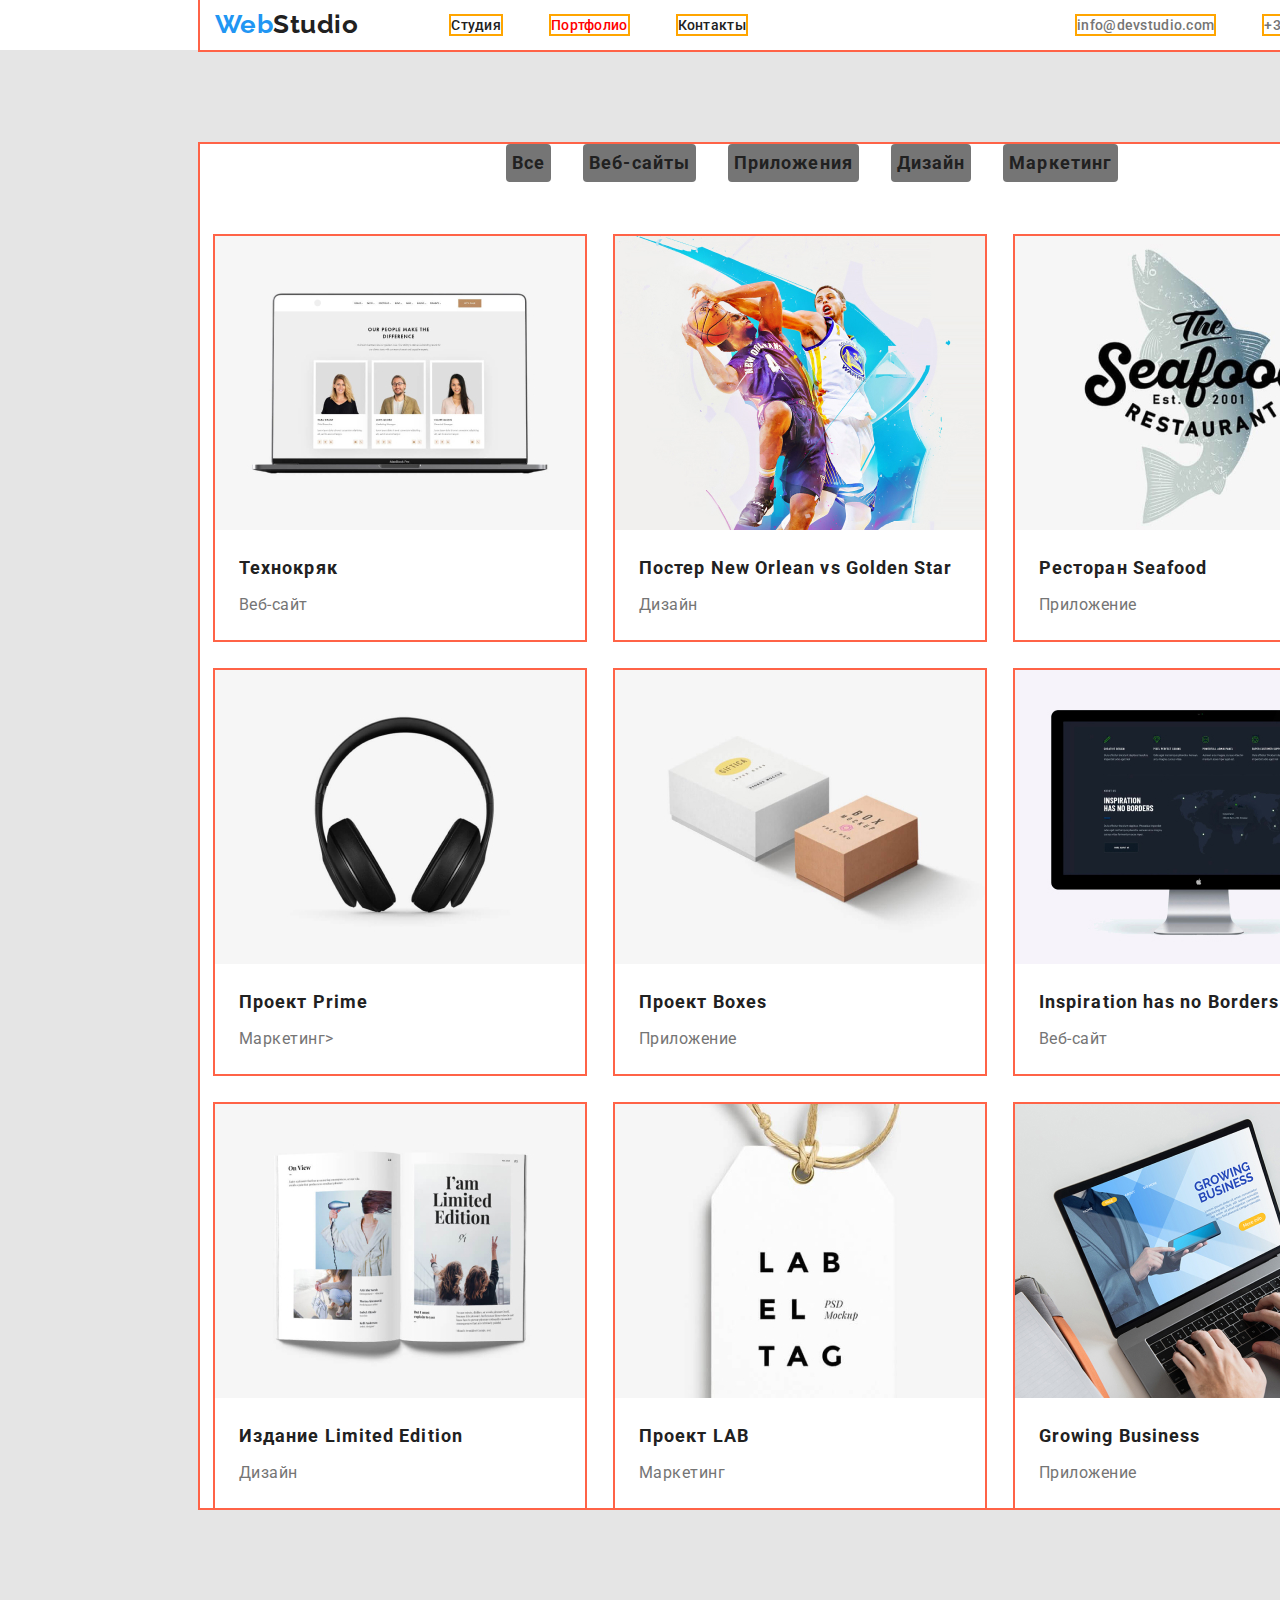
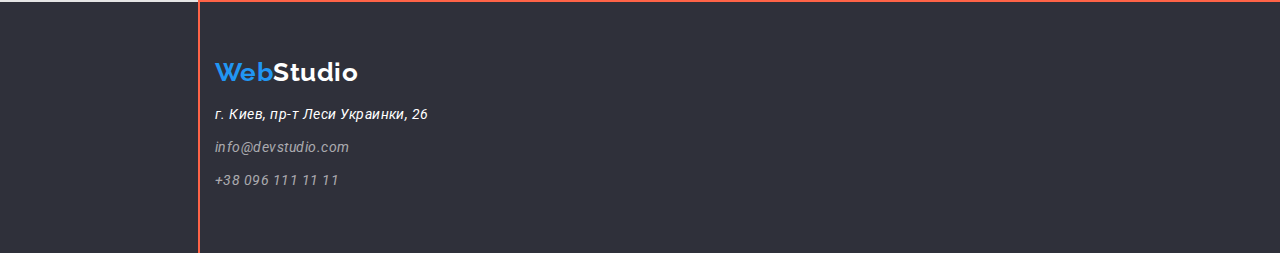
==== portfolio.html @ a7ff9972 "Стилизирует" ====
<!DOCTYPE html>
<html lang="ru">

<head>
    <meta charset="UTF-8">
    <meta name="viewport" content="width=device-width, initial-scale=1.0">
    <title>homework-second</title>
    <link rel="preconnect" href="https://fonts.gstatic.com">
    <link
        href="https://fonts.googleapis.com/css2?family=Raleway:wght@700&family=Roboto:wght@400;500;700;900&display=swap"
        rel="stylesheet">
    <link rel="stylesheet"
        href="https://cdnjs.cloudflare.com/ajax/libs/modern-normalize/1.0.0/modern-normalize.min.css">
    <link rel="stylesheet" href="./css/style.css">
</head>

<body class="page">
    <header class="header">
        <!-- навигация  -->
        <div class="container">
            <nav class="header-nav">
                <a href="./index.html" lang="en" class="hlogo">
                    <span class="hlogo-web">Web</span>Studio
                </a>
                <ul class="site-nav list">
                    <li class="item"><a href="./index.html" class="link">Студия</a></li>
                    <li class="item"><a href="./portfolio.html" class="link  current">Портфолио</a></li>
                    <li class="item"><a href="#contacts" class="link">Контакты</a></li>
                </ul>
            </nav>
                <ul class="site-contact list">
                    <li class="item"><a href="mailto:info@devstudio.com" lang="en" class="link">info@devstudio.com</a>
                    </li>
                    <li class="item"><a href="tel:+380961111111" class="link">+38 096 111 11 11</a></li>
                </ul>
        </div>
    </header>
    <!-- Уникальная инфа -->
    <main>
        <!-- Создаём секцию наши возможности-->
        <section class="port">
            <div class="container">
                <h1 class="port-title">Наши возможности</h1>
                <ul class="list buttons">
                    <li class="icon"><button type="button" class="button title">Все</button></li>
                    <li class="icon"><button type="button" class="button title">Веб-сайты</button></li>
                    <li class="icon"><button type="button" class="button title">Приложения</button></li>
                    <li class="icon"><button type="button" class="button title">Дизайн</button></li>
                    <li class="icon"><button type="button" class="button title">Маркетинг</button></li>
                </ul>
                <ul class="list infa-cards">
                    <li class="port-card">
                        <img src="./img/portfolio-pictures/tech.jpg" alt="Наши персонал играет важную роль" class="image">
                        <h2 class="title">Технокряк</h2>
                        <p class="paragraph">Веб-сайт</p>
                    </li>
                    <li class="port-card">
                        <img src="./img/portfolio-pictures/basketball.jpg" alt="Спарринг двух баскетбольных игроков" class="image">
                        <h2 lang="en" class="title">Постер New Orlean vs Golden Star</h2>
                        <p class="paragraph">Дизайн</p>
                    </li>
                    <li class="port-card">
                        <img src="./img/portfolio-pictures/seafood.jpg" alt="Баннер ресторана-морепродуктов" class="image">
                        <h2 lang="en" class="title">Ресторан Seafood</h2>
                        <p class="paragraph">Приложение</p>
                    </li>
                    <li class="port-card">
                        <img src="./img/portfolio-pictures/prime.jpg" alt="Черные наушники от проэкта 'Прайм' " class="image">
                        <h2 lang="en" class="title">Проект Prime</h2>
                        <p class="paragraph">Маркетинг></p>
                    </li>
                    <li class="port-card">
                        <img src="./img/portfolio-pictures/box.jpg" alt="Подарочные коробки" class="image">
                        <h2 lang="en" class="title">Проект Boxes</h2>
                        <p class="paragraph">Приложение</p>
                    </li>
                    <li class="port-card">
                        <img src="./img/portfolio-pictures/inspiration.jpg" alt="Надпись на мониторе 'Вдохновение не имеет границ'"
                            class="image">
                        <h2 lang="en" class="title">Inspiration has no Borders</h2>
                        <p class="paragraph">Веб-сайт</p>
                    </li>
                    <li class="port-card">
                        <img src="./img/portfolio-pictures/edition.jpg" alt="Страницы журнала" class="image">
                        <h2 lang="en" class="title">Издание Limited Edition</h2>
                        <p class="paragraph">Дизайн</p>
                    </li>
                    <li class="port-card">
                        <img src="./img/portfolio-pictures/lab.jpg" alt="Маркированная метка" class="image">
                        <h2 lang="en" class="title">Проект LAB</h2>
                        <p class="paragraph">Маркетинг</p>
                    </li>
                    <li class="port-card">
                        <img src="./img/portfolio-pictures/business.jpg" alt="Человеческие руки печатают" class="image">
                        <h2 lang="en" class="title">Growing Business</h2>
                        <p class="paragraph">Приложение</p>
                    </li>
                </ul>
            </div>
        </section>
    </main>
    <!-- Наш Футэр -->
    <footer class="footer">
        <div class="container">
            <a href="./index.html" lang="en" class="flogo">
                <span class="flogo-web">Web</span>Studio
            </a>
            <address id="contacts">
                <ul class="list">
                    <li class="adress-city">
                        <a href="https://goo.gl/maps/1gWRvmP1qEhktMv16" target="_blank" rel="noopener noreferrer"
                            class="footer-city">г. Киев, пр-т Леси
                            Украинки, 26</a>
                    </li>
                    <li class="adress-mail">
                        <a href="mailto:info@devstudio.com" lang="en" class="footer-mail">info@devstudio.com</a>
                    </li>
                    <li>
                        <a href="tel:+380961111111" class="footer-tel">+38 096 111 11 11</a>
                    </li>
                </ul>
            </address>
        </div>
    </footer>
</body>

</html>
---- css/style.css ----
html {
  box-sizing: border-box;
}

*,
*::before,
*::after {
  box-sizing: inherit;
}
:root {
  --secondary-background-color: #e5e5e5;
  --title-text-color: #212121;
  --paragraph-text-color: #757575;
  --primary-white-color: #ffffff;
  --accent-text-color: #2196f3;
}
.page {
  background-color: var(--primary-white-color);
  font-family: Roboto, sans-serif;
  color: var(--paragraph-text-color);
  letter-spacing: 0.03em;
  width: 1600px;
}
/* Utilities */
.list {
  margin: 0;
  padding: 0;
  list-style: none;
}
.container {
  width: 1200px;
  padding-left: 15px;
  padding-right: 15px;
  outline: 2px solid tomato;
  margin-left: auto;
  margin-right: auto;
}
/* header */
.header {
  background-color: var(--primary-white-color);
}
.header > .container {
  display: flex;
  margin-left: auto;
  align-items: center;
}
.header-nav {
  display: flex;
  align-items: center;
}
/* header-logo */
.hlogo {
  padding-top: 24px;
  padding-bottom: 25px;

  color: var(--title-text-color);
  text-decoration-line: none;
  font-family: Raleway, cursive;
  font-weight: 700;
  font-size: 26px;
  line-height: 1.2px;
}
.hlogo .hlogo-web {
  color: var(--accent-text-color);
}
/* site-nav */
.site-nav {
  display: flex;
  margin-left: 93px;
}
.site-nav .item {
  outline: 2px solid orange;
  display: block;
}
.site-nav .item + .item {
  margin-left: 50px;
}
.site-nav .link.current {
  color: red;
}
.site-nav .link {
  padding-top: 32px;
  padding-bottom: 32px;

  color: var(--title-text-color);

  text-decoration-line: none;
  letter-spacing: 0.02em;
  font-weight: 500;
  font-size: 14px;
  line-height: 1.14;
}
.site-nav .item:hover,
.site-nav .item:focus {
  color: var(--accent-text-color);
}
/* site-contact */
.site-contact.list {
  display: flex;
  margin-left: auto;
  align-items: center;
}
.site-contact .item {
  outline: 2px solid orange;
}
.site-contact .item + .item {
  margin-left: 50px;
}
.site-contact .link {
  padding-top: 32px;
  padding-bottom: 32px;

  color: var(--primary-text-color);
  text-decoration-line: none;
  font-weight: 500;
  font-size: 14px;
  line-height: 1.14;
  letter-spacing: 0.02em;
}
.site-contact .item:hover,
.site-contact .item:focus {
  color: var(--accent-text-color);
}
.site-contact .esvege {
  margin-right: 10px;
}
/* Portfolioooooooooooo */
/* main infa */
.port {
  padding-top: 94px;
  padding-bottom: 94px;
  background-color: var(--secondary-background-color);
}
.port .container {
  background-color: white;
}
.port-title {
  display: none;
}
.list.buttons {
  display: flex;
  justify-content: center;
}
.button {
  background-color: var(--paragraph-text-color);

  text-decoration-line: none;
  border: transparent;
  border-radius: 4px;
  font-family: inherit;

  letter-spacing: 0.03em;
  font-weight: 500;
  font-size: 16px;
  line-height: 1.62;
  text-align: center;
}
.button.title:hover,
.button:focus {
  background-color: var(--accent-text-color);
  color: var(--primary-white-color);
}
.icon {
  margin-bottom: 50px;
  margin-left: 8px;
}
.icon:first-child {
  margin-left: 0;
}
.list.infa-cards {
  display: flex;
  flex-wrap: wrap;
  /* margin: -15px; */
}
.list.infa-cards .port-card:nth-child(3n + 1) {
  margin-left: 0;
}
.list.infa-cards .port-card:nth-child(3n) {
  margin-right: 0;
}
.list.infa-cards .port-card:nth-last-child(-n + 3) {
  margin-bottom: 0;
}
.port-card {
  /* width: calc((100% - 60px) / 3); */
  /* margin: 15px; */
  width: 370px;
  background-color: var(--primary-white-color);
  margin-left: 30px;
  margin-bottom: 30px;
  outline: 2px solid tomato;
}
.port-card .image {
  margin-bottom: 20px;
  display: block;
}
.port .title {
  margin-top: 0;
  margin-bottom: 4px;
  margin-left: 24px;
  color: var(--title-text-color);
  font-weight: 700;
  font-size: 18px;
  line-height: 2;
  letter-spacing: 0.06em;
}
.port .paragraph {
  margin-top: 0;
  margin-bottom: 20px;
  margin-left: 24px;
  font-size: 16px;
  line-height: 1.87;
}

/* Indexxxxxxxxxxxxxxxx */
/* main hero */
.hero {
  padding-top: 200px;
  padding-bottom: 200px;
  text-align: center;
  background-color: #2f303a;
}
.hero .container {
  text-align: center;
}
.hero-title {
  margin-top: 0px;
  margin-bottom: 30px;

  color: var(--primary-white-color);

  font-weight: 900;
  font-size: 44px;
  line-height: 1.36;
  letter-spacing: 0.06em;
  text-transform: uppercase;
}
/* button */
.primary-button {
  padding: 10px 30px;
  display: inline-block;

  color: var(--primary-white-color);
  background-color: var(--accent-text-color);
  border: 1px solid transparent;
  border-radius: 4px;

  font-family: inherit;
  font-weight: 700;
  font-size: 16px;
  line-height: 1.87;
  letter-spacing: 0.06em;

  text-align: center;
  min-width: 200px;
}
/* section specialties*/
.specialties {
  background-color: red;
  padding-top: 94px;
  padding-bottom: 94px;
}
.specialties > .container {
  background-color: yellow;
}
.title-hidden {
  display: none;
}
.features.list {
  display: flex;
}
.features.list .item {
  margin-left: 30px;
  width: 270px;
}
.features.list .item:first-child {
  margin-left: 0;
}
/* .features.list .item:last-child {
  margin-right: 0;
} */
/* features-title */
.features-title {
  margin-top: 0;
  margin-bottom: 10px;
  margin-right: 0px;

  color: var(--title-text-color);

  font-weight: 700;
  font-size: 14px;
  line-height: 1.14;
  letter-spacing: 0.03em;
  text-transform: uppercase;
}
.features-paragraph {
  font-size: 14px;
  line-height: 1.71;
  margin-right: 0px;
}
/* section duties */
.duties {
  background-color: blue;
  padding-bottom: 94px;
}
.duties > .container {
  background-color: green;
}
.duties-title {
  margin-top: 0;
  margin-bottom: 50px;

  color: var(--title-text-color);

  text-align: center;
  font-weight: 700;
  font-size: 36px;
  line-height: 1.16;
  letter-spacing: 0.03em;
}
.duties .list {
  display: flex;
  justify-content: space-between;
  align-items: stretch;
  margin-top: 0;
}
.list-photo {
  margin-left: 30px;
}
.list-photo:first-child {
  margin-left: 0;
}
/* section our staff */
.secondary {
  background-color: var(--secondary-background-color);
  padding-top: 94px;
  padding-bottom: 94px;
}
.secondary > .container {
  background-color: red;
}
.container > .secondary-title {
  margin-top: 0;
  margin-bottom: 50px;

  color: var(--title-text-color);

  text-align: center;
  font-weight: 700;
  font-size: 36px;
  line-height: 1.16;
  letter-spacing: 0.03em;
}
.personal-info {
  display: flex;
  justify-content: space-around;
}
.personal-info .title {
  margin-top: 0;
  margin-bottom: 10px;

  color: var(--title-text-color);

  font-weight: 500;
  font-size: 16px;
  line-height: 1.19;
  letter-spacing: 0.03em;
}
.personal-info .paragraph {
  margin-top: 0;
  margin-bottom: 0;
  padding-top: 0;
  padding-bottom: 0px;

  font-weight: normal;
  font-size: 16px;
  line-height: 1.19;
  letter-spacing: 0.03em;
}
.card-back {
  width: 270px;
  border-radius: 0px 0px 4px 4px;
  box-shadow: 0px 1px 3px rgba(0, 0, 0, 0.12), 0px 1px 1px rgba(0, 0, 0, 0.14),
    0px 2px 1px rgba(0, 0, 0, 0.2);
  background-color: var(--secondary-white-color);
}
.card-back {
  margin-left: 30px;
}
.card-back:first-child {
  margin-left: 0;
}
.card-back > .card-image {
  display: block;
  max-width: 100%;
  height: auto;
}
.content {
  padding-top: 30px;
  padding-bottom: 30px;
  padding-right: 57px;
  padding-left: 59px;
  background-color: var(--primary-white-color);
  text-align: center;
}
/* footer */
.footer {
  background-color: #2f303a;
}
.footer > .container {
  padding-top: 60px;
  padding-bottom: 60px;
  /* background-color: #2f303a; */
}
/* footer logo */
.footer .flogo {
  display: block;
  margin-bottom: 30px;
  padding-top: 10px;

  color: var(--primary-white-color);
  text-decoration-line: none;
  font-family: Raleway, sans-serif, cursive;
  font-weight: 700;
  font-size: 26px;
  line-height: 1.2px;
}
.flogo-web {
  color: var(--accent-text-color);
}
/* footer address */
.adress-city {
  margin-bottom: 9px;
}
.footer-city {
  color: var(--primary-white-color);
  text-decoration-line: none;

  font-size: 14px;
  line-height: 1.71;
}
/* footer mail */
.adress-mail {
  margin-bottom: 9px;
}
.footer-mail {
  color: rgba(255, 255, 255, 0.6);
  text-decoration-line: none;
  font-size: 14px;
  line-height: 1.71;
}
/* footer tel */
.footer-tel {
  color: rgba(255, 255, 255, 0.6);
  text-decoration-line: none;
  font-size: 14px;
  line-height: 1.71;
}
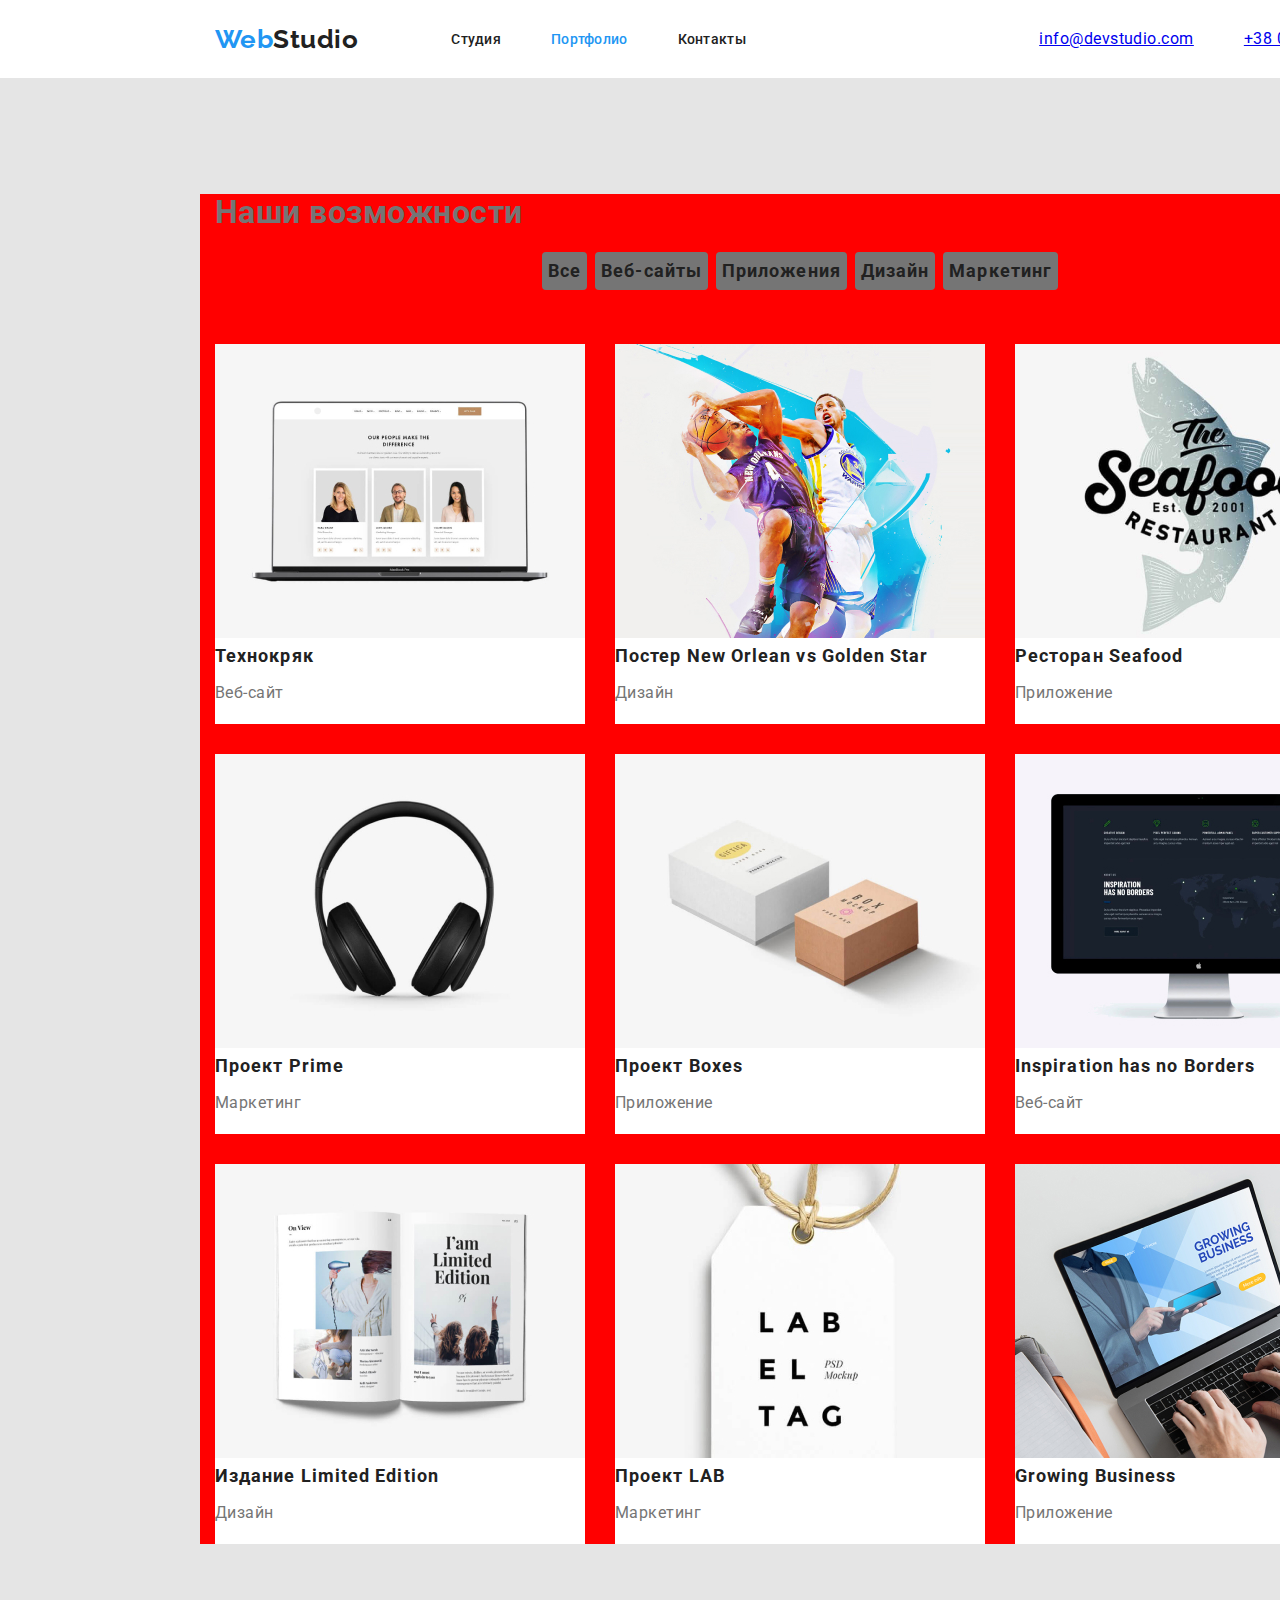
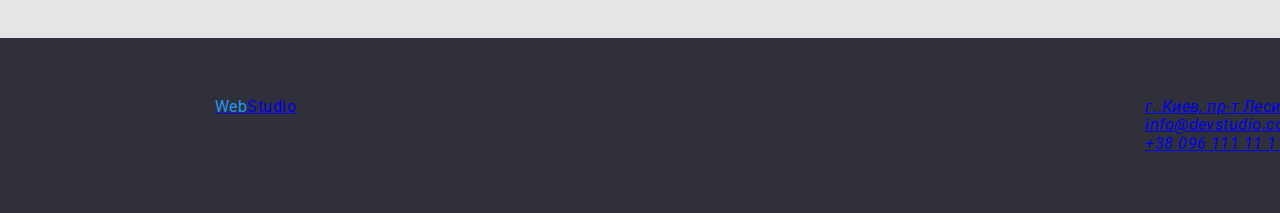
==== commit ee9282ce: "Фиксит" ====
--- a/portfolio.html
+++ b/portfolio.html
@@ -11,7 +11,7 @@
         rel="stylesheet">
     <link rel="stylesheet"
         href="https://cdnjs.cloudflare.com/ajax/libs/modern-normalize/1.0.0/modern-normalize.min.css">
-    <link rel="stylesheet" href="./css/style.css">
+    <link rel="stylesheet" href="./css/styles.css">
 </head>
 
 <body class="page">
@@ -67,7 +67,7 @@
                     <li class="port-card">
                         <img src="./img/portfolio-pictures/prime.jpg" alt="Черные наушники от проэкта 'Прайм' " class="image">
                         <h2 lang="en" class="title">Проект Prime</h2>
-                        <p class="paragraph">Маркетинг></p>
+                        <p class="paragraph">Маркетинг</p>
                     </li>
                     <li class="port-card">
                         <img src="./img/portfolio-pictures/box.jpg" alt="Подарочные коробки" class="image">
--- a/css/styles.css
+++ b/css/styles.css
@@ -0,0 +1,525 @@
+html {
+  box-sizing: border-box;
+}
+
+*,
+*::before,
+*::after {
+  box-sizing: inherit;
+}
+:root {
+  --secondary-background-color: #e5e5e5;
+  --title-text-color: #212121;
+  --paragraph-text-color: #757575;
+  --primary-white-color: #ffffff;
+  --accent-text-color: #2196f3;
+}
+.page {
+  background-color: var(--primary-white-color);
+  font-family: Roboto, sans-serif;
+  color: var(--paragraph-text-color);
+  letter-spacing: 0.03em;
+  width: 1600px;
+}
+/* Utilities */
+.list {
+  margin: 0;
+  padding: 0;
+  list-style: none;
+}
+.container {
+  width: 1200px;
+  padding-left: 15px;
+  padding-right: 15px;
+  /* outline: 2px solid tomato; */
+  margin-left: auto;
+  margin-right: auto;
+}
+/* header */
+.header {
+  background-color: var(--primary-white-color);
+}
+.header > .container {
+  display: flex;
+  align-items: center;
+  /* padding-top: 24px;
+  padding-bottom: 25px; */
+}
+.container > .header-nav {
+  display: flex;
+  align-items: center;
+}
+/* header-logo */
+.hlogo {
+  /* padding-top: 24px;
+  padding-bottom: 25px; */
+
+  color: var(--title-text-color);
+  text-decoration-line: none;
+  font-family: Raleway, cursive;
+  font-weight: 700;
+  font-size: 26px;
+  line-height: 1.2px;
+}
+.hlogo .hlogo-web {
+  color: var(--accent-text-color);
+}
+/* site-nav */
+.site-nav {
+  display: flex;
+  margin-left: 93px;
+  padding-top: 30px;
+  padding-bottom: 30px;
+}
+
+.site-nav .item + .item {
+  margin-left: 50px;
+}
+.site-nav .link.current {
+  color: var(--accent-text-color);
+}
+.site-nav .link {
+  padding-top: 30px;
+  padding-bottom: 30px;
+
+  color: var(--title-text-color);
+
+  text-decoration-line: none;
+  letter-spacing: 0.02em;
+  font-weight: 500;
+  font-size: 14px;
+  line-height: 1.14;
+}
+.item > .link:hover,
+.item > .link:focus {
+  color: var(--accent-text-color);
+  border-bottom: 2px solid red;
+}
+/* site-contact */
+.site-contact.list {
+  display: flex;
+  margin-left: auto;
+}
+/* .site-contact .item {
+  outline: 2px solid orange;
+} */
+.site-contact .item + .item {
+  margin-left: 50px;
+}
+.site-contact .link-contact {
+  color: var(--primary-text-color);
+
+  text-decoration-line: none;
+  font-weight: 500;
+  font-size: 14px;
+  line-height: 1.14;
+  letter-spacing: 0.02em;
+}
+.site-contact .item:hover,
+.site-contact .item:focus {
+  color: var(--accent-text-color);
+}
+.site-contact .esvege {
+  margin-right: 10px;
+}
+/* Portfolioooooooooooo */
+/* main infa */
+.port {
+  padding-top: 94px;
+  padding-bottom: 94px;
+  background-color: var(--secondary-background-color);
+}
+.port .container {
+  background-color: red;
+}
+.visually-hidden {
+  position: absolute;
+  width: 1px;
+  height: 1px;
+  margin: -1px;
+  padding: 0;
+  border: 0;
+  clip: rect(0 0 0);
+  overflow: hidden;
+}
+.list.buttons {
+  display: flex;
+  justify-content: center;
+}
+.button {
+  background-color: var(--paragraph-text-color);
+
+  text-decoration-line: none;
+  border: transparent;
+  border-radius: 4px;
+  font-family: inherit;
+
+  letter-spacing: 0.03em;
+  font-weight: 500;
+  font-size: 16px;
+  line-height: 1.62;
+  text-align: center;
+}
+.button.title:hover,
+.button:focus {
+  background-color: var(--accent-text-color);
+  color: var(--primary-white-color);
+}
+.icon {
+  margin-bottom: 50px;
+  margin-left: 8px;
+}
+.icon:first-child {
+  margin-left: 0;
+}
+.list.infa-cards {
+  display: flex;
+  flex-wrap: wrap;
+  /* margin: -15px; */
+}
+.list.infa-cards .port-card:nth-child(3n + 1) {
+  margin-left: 0;
+}
+.list.infa-cards .port-card:nth-child(3n) {
+  margin-right: 0;
+}
+.list.infa-cards .port-card:nth-last-child(-n + 3) {
+  margin-bottom: 0;
+}
+.port-card {
+  /* width: calc((100% - 60px) / 3); */
+  /* margin: 15px; */
+  width: 370px;
+  background-color: var(--primary-white-color);
+  margin-left: 30px;
+  margin-bottom: 30px;
+  /* outline: 2px solid tomato; */
+}
+.port-card .image {
+  display: block;
+  max-width: 100%;
+  height: auto;
+}
+.port-card .div {
+  padding: 20px 24px;
+  border-bottom: 2px solid blue;
+  border-right: 2px solid blue;
+  border-left: 2px solid blue;
+}
+.port .title {
+  margin-top: 0;
+  margin-bottom: 4px;
+  color: var(--title-text-color);
+  font-weight: 700;
+  font-size: 18px;
+  line-height: 2;
+  letter-spacing: 0.06em;
+}
+.port .paragraph {
+  margin-top: 0;
+  font-size: 16px;
+  line-height: 1.87;
+}
+
+/* Indexxxxxxxxxxxxxxxx */
+/* main hero */
+.hero {
+  padding-top: 200px;
+  padding-bottom: 200px;
+  text-align: center;
+  background-color: #2f303a;
+}
+.hero .container {
+  text-align: center;
+}
+.hero-title {
+  margin-top: 0px;
+  margin-bottom: 30px;
+
+  color: var(--primary-white-color);
+
+  font-weight: 900;
+  font-size: 44px;
+  line-height: 1.36;
+  letter-spacing: 0.06em;
+  text-transform: uppercase;
+}
+/* button */
+.primary-button {
+  padding: 10px 30px;
+  display: inline-block;
+
+  color: var(--primary-white-color);
+  background-color: var(--accent-text-color);
+  border: 1px solid transparent;
+  border-radius: 4px;
+
+  font-family: inherit;
+  font-weight: 700;
+  font-size: 16px;
+  line-height: 1.87;
+  letter-spacing: 0.06em;
+
+  text-align: center;
+  min-width: 200px;
+}
+/* section specialties*/
+.specialties {
+  background-color: var(--secondary-background-color);
+  padding-top: 94px;
+  padding-bottom: 94px;
+}
+/* .specialties > .container {
+  background-color: yellow;
+} */
+.visually-hidden {
+  position: absolute;
+  width: 1px;
+  height: 1px;
+  margin: -1px;
+  padding: 0;
+  border: 0;
+  clip: rect(0 0 0);
+  overflow: hidden;
+}
+.features.list {
+  display: flex;
+}
+.features.list .item {
+  margin-left: 30px;
+  width: 270px;
+}
+.features.list .item:first-child {
+  margin-left: 0;
+}
+/* .features.list .item:last-child {
+  margin-right: 0;
+} */
+/* features-title */
+.features-title {
+  margin-top: 0;
+  margin-bottom: 10px;
+  margin-right: 0px;
+
+  color: var(--title-text-color);
+
+  font-weight: 700;
+  font-size: 14px;
+  line-height: 1.14;
+  letter-spacing: 0.03em;
+  text-transform: uppercase;
+}
+.features-paragraph {
+  font-size: 14px;
+  line-height: 1.71;
+  margin-right: 0px;
+}
+/* section duties */
+.duties {
+  background-color: var(--secondary-background-color);
+  padding-bottom: 94px;
+}
+/* .duties > .container {
+  background-color: green;
+} */
+.duties-title {
+  margin-top: 0;
+  margin-bottom: 50px;
+
+  color: var(--title-text-color);
+
+  text-align: center;
+  font-weight: 700;
+  font-size: 36px;
+  line-height: 1.16;
+  letter-spacing: 0.03em;
+}
+.duties .list {
+  display: flex;
+  justify-content: space-between;
+  align-items: stretch;
+  margin-top: 0;
+}
+.list-photo {
+  margin-left: 30px;
+}
+.list-photo:first-child {
+  margin-left: 0;
+}
+/* section our staff */
+.secondary {
+  background-color: #f5f4fa;
+  padding-top: 94px;
+  padding-bottom: 94px;
+}
+/* .secondary > .container {
+  background-color: #f5f4fa;
+} */
+.container > .secondary-title {
+  margin-top: 0;
+  margin-bottom: 50px;
+
+  color: var(--title-text-color);
+
+  text-align: center;
+  font-weight: 700;
+  font-size: 36px;
+  line-height: 1.16;
+  letter-spacing: 0.03em;
+}
+.personal-info {
+  display: flex;
+  justify-content: space-around;
+}
+.personal-info .title {
+  margin-top: 0;
+  margin-bottom: 10px;
+
+  color: var(--title-text-color);
+
+  font-weight: 500;
+  font-size: 16px;
+  line-height: 1.19;
+  letter-spacing: 0.03em;
+}
+.personal-info .paragraph {
+  margin-top: 0;
+  margin-bottom: 16px;
+  padding-top: 0;
+  padding-bottom: 0px;
+
+  font-weight: normal;
+  font-size: 16px;
+  line-height: 1.19;
+  letter-spacing: 0.03em;
+}
+.card-back {
+  width: 270px;
+  border-radius: 0px 0px 4px 4px;
+  box-shadow: 0px 1px 3px rgba(0, 0, 0, 0.12), 0px 1px 1px rgba(0, 0, 0, 0.14),
+    0px 2px 1px rgba(0, 0, 0, 0.2);
+  background-color: var(--secondary-white-color);
+}
+.card-back {
+  margin-left: 30px;
+  margin-bottom: 10px;
+}
+.card-back:first-child {
+  margin-left: 0;
+}
+.card-back > .card-image {
+  display: block;
+  max-width: 100%;
+  height: auto;
+}
+.content {
+  padding-top: 30px;
+  padding-bottom: 30px;
+  padding-right: 30px;
+  padding-left: 30px;
+  border-bottom-left-radius: 4px;
+  border-bottom-right-radius: 4px;
+  overflow: hidden;
+
+  background-color: var(--primary-white-color);
+  text-align: center;
+}
+.content .social-list {
+  display: flex;
+  list-style: none;
+  padding: 0;
+}
+/* footer */
+.footer {
+  background-color: #2f303a;
+  padding-top: 60px;
+  padding-bottom: 60px;
+}
+.footer > .container {
+  display: flex;
+  align-items: baseline;
+  justify-content: space-between;
+  /* background-color: #2f303a; */
+}
+/* footer logo */
+.container-items .flogo {
+  display: block;
+  margin-bottom: 20px;
+  margin-top: 10px;
+
+  color: var(--primary-white-color);
+
+  text-decoration-line: none;
+  font-family: Raleway, sans-serif, cursive;
+  font-weight: 700;
+  font-size: 26px;
+  line-height: 1.2px;
+  letter-spacing: 0.03em;
+}
+.flogo-web {
+  color: var(--accent-text-color);
+}
+/* address address */
+.address {
+  display: flex;
+  flex-direction: column;
+}
+.address-city {
+  margin-top: 0;
+  margin-bottom: 9px;
+
+  color: var(--primary-white-color);
+
+  font-style: normal;
+  font-size: 14px;
+  line-height: 1.71;
+}
+/* address mail */
+.address-mail {
+  color: rgba(255, 255, 255, 0.6);
+
+  font-style: normal;
+  text-decoration-line: none;
+  font-size: 14px;
+  line-height: 1.71;
+  margin-bottom: 9px;
+}
+/* address tel */
+.address-tel {
+  color: rgba(255, 255, 255, 0.6);
+
+  font-style: normal;
+  text-decoration-line: none;
+  font-size: 14px;
+  line-height: 1.71;
+}
+.social > .join {
+  display: block;
+  margin-bottom: 20px;
+  text-transform: uppercase;
+  color: var(--primary-white-color);
+}
+.social .social-list {
+  margin-top: 0;
+  margin-bottom: 0;
+  display: flex;
+  list-style: none;
+  padding: 0;
+}
+.social-list .links {
+  text-decoration-line: none;
+  color: var(--primary-white-color);
+}
+.figura > .figura {
+  display: inline;
+  margin-left: 40px;
+  margin-right: 5px;
+}
+.section-new > .social-links .link:hover,
+.section-new > .social-links .link:focus {
+  color: red;
+  opacity: 1;
+}
+/* .section-new > .social-links .link {
+  cursor: progress;
+} */
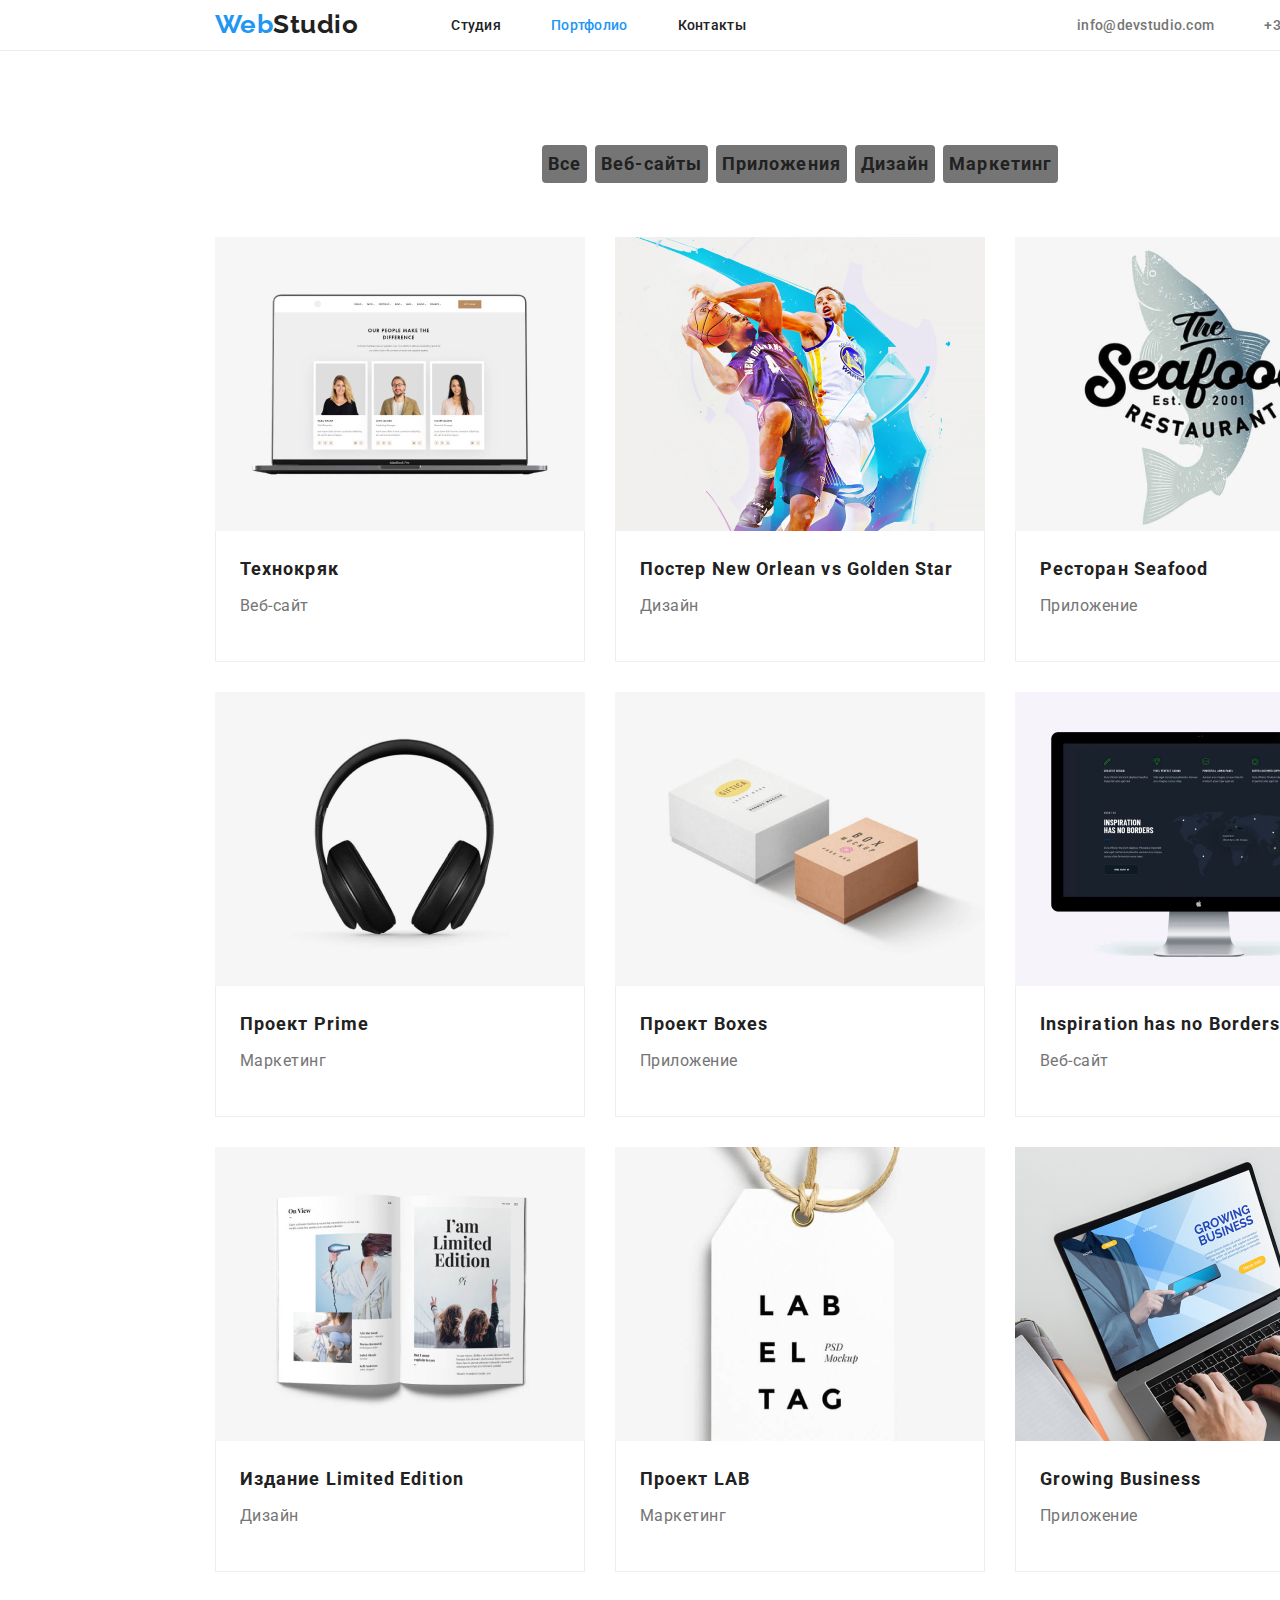
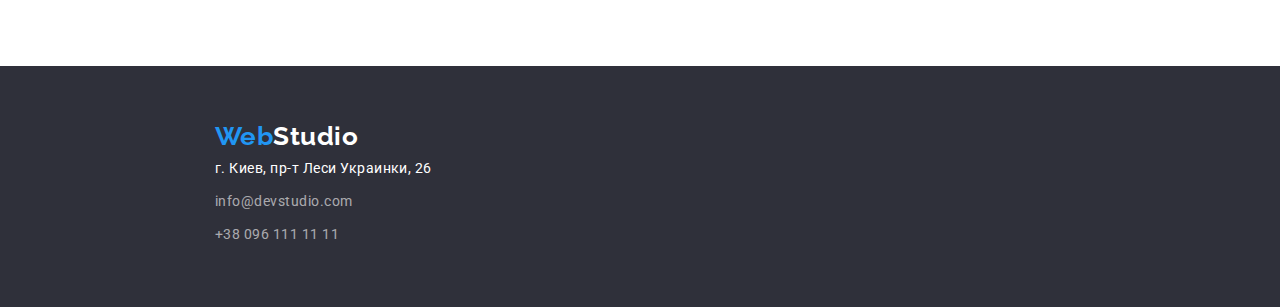
==== commit 027b0b9b: "Добавляет стили нашего макета" ====
--- a/portfolio.html
+++ b/portfolio.html
@@ -11,7 +11,7 @@
         rel="stylesheet">
     <link rel="stylesheet"
         href="https://cdnjs.cloudflare.com/ajax/libs/modern-normalize/1.0.0/modern-normalize.min.css">
-    <link rel="stylesheet" href="./css/styles.css">
+    <link rel="stylesheet" href="./css/style.css">
 </head>
 
 <body class="page">
@@ -51,49 +51,75 @@
                 <ul class="list infa-cards">
                     <li class="port-card">
                         <img src="./img/portfolio-pictures/tech.jpg" alt="Наши персонал играет важную роль" class="image">
-                        <h2 class="title">Технокряк</h2>
+                    <div class="div">
+                            <h2 class="title">Технокряк</h2>
                         <p class="paragraph">Веб-сайт</p>
+                    </div>
+                        
                     </li>
                     <li class="port-card">
                         <img src="./img/portfolio-pictures/basketball.jpg" alt="Спарринг двух баскетбольных игроков" class="image">
-                        <h2 lang="en" class="title">Постер New Orlean vs Golden Star</h2>
+                    <div class="div">
+                            <h2 lang="en" class="title">Постер New Orlean vs Golden Star</h2>
                         <p class="paragraph">Дизайн</p>
+                    </div>
+                        
                     </li>
                     <li class="port-card">
                         <img src="./img/portfolio-pictures/seafood.jpg" alt="Баннер ресторана-морепродуктов" class="image">
+                    <div class="div">
                         <h2 lang="en" class="title">Ресторан Seafood</h2>
                         <p class="paragraph">Приложение</p>
+                    </div>
+                        
                     </li>
                     <li class="port-card">
                         <img src="./img/portfolio-pictures/prime.jpg" alt="Черные наушники от проэкта 'Прайм' " class="image">
+                    <div class="div">
                         <h2 lang="en" class="title">Проект Prime</h2>
                         <p class="paragraph">Маркетинг</p>
+                    </div>
+                        
                     </li>
                     <li class="port-card">
                         <img src="./img/portfolio-pictures/box.jpg" alt="Подарочные коробки" class="image">
+                    <div class="div">
                         <h2 lang="en" class="title">Проект Boxes</h2>
                         <p class="paragraph">Приложение</p>
+                    </div>
+                        
                     </li>
                     <li class="port-card">
                         <img src="./img/portfolio-pictures/inspiration.jpg" alt="Надпись на мониторе 'Вдохновение не имеет границ'"
                             class="image">
-                        <h2 lang="en" class="title">Inspiration has no Borders</h2>
-                        <p class="paragraph">Веб-сайт</p>
+                        <div class="div">
+                           <h2 lang="en" class="title">Inspiration has no Borders</h2>
+                        <p class="paragraph">Веб-сайт</p> 
+                        </div>
+                        
                     </li>
                     <li class="port-card">
                         <img src="./img/portfolio-pictures/edition.jpg" alt="Страницы журнала" class="image">
+                    <div class="div">
                         <h2 lang="en" class="title">Издание Limited Edition</h2>
                         <p class="paragraph">Дизайн</p>
+                    </div>
+                        
                     </li>
                     <li class="port-card">
                         <img src="./img/portfolio-pictures/lab.jpg" alt="Маркированная метка" class="image">
+                    <div class="div">
                         <h2 lang="en" class="title">Проект LAB</h2>
                         <p class="paragraph">Маркетинг</p>
+                    </div>
                     </li>
                     <li class="port-card">
                         <img src="./img/portfolio-pictures/business.jpg" alt="Человеческие руки печатают" class="image">
+                    <div class="div">
                         <h2 lang="en" class="title">Growing Business</h2>
                         <p class="paragraph">Приложение</p>
+                    </div>
+                        
                     </li>
                 </ul>
             </div>
--- a/css/style.css
+++ b/css/style.css
@@ -0,0 +1,490 @@
+html {
+  box-sizing: border-box;
+}
+
+*,
+*::before,
+*::after {
+  box-sizing: inherit;
+}
+:root {
+  --secondary-background-color: #e5e5e5;
+  --title-text-color: #212121;
+  --paragraph-text-color: #757575;
+  --primary-white-color: #ffffff;
+  --accent-text-color: #2196f3;
+}
+.page {
+  background-color: var(--primary-white-color);
+  font-family: Roboto, sans-serif;
+  color: var(--paragraph-text-color);
+  letter-spacing: 0.03em;
+  width: 1600px;
+}
+/* Utilities */
+.list {
+  margin: 0;
+  padding: 0;
+  list-style: none;
+}
+.container {
+  width: 1200px;
+  padding-left: 15px;
+  padding-right: 15px;
+  /* outline: 2px solid tomato; */
+  margin-left: auto;
+  margin-right: auto;
+}
+/* header */
+.header {
+  background-color: var(--primary-white-color);
+  border-bottom: 1px solid #ececec;
+}
+.header > .container {
+  display: flex;
+  margin-left: auto;
+  /* padding-top: 24px;
+  padding-bottom: 25px; */
+}
+.header-nav {
+  display: flex;
+  align-items: center;
+}
+/* header-logo */
+.hlogo {
+  padding-top: 24px;
+  padding-bottom: 25px;
+
+  color: var(--title-text-color);
+  text-decoration-line: none;
+  font-family: Raleway, cursive;
+  font-weight: 700;
+  font-size: 26px;
+  line-height: 1.2px;
+  vertical-align: bottom;
+}
+.hlogo .hlogo-web {
+  color: var(--accent-text-color);
+  vertical-align: bottom;
+}
+/* site-nav */
+.site-nav {
+  display: flex;
+  margin-left: 93px;
+}
+.site-nav .item {
+  /* outline: 2px solid orange; */
+  display: block;
+}
+.site-nav .item + .item {
+  margin-left: 50px;
+}
+.site-nav .link.current {
+  color: var(--accent-text-color);
+}
+.site-nav .link {
+  padding-top: 24px;
+  padding-bottom: 16px;
+
+  color: var(--title-text-color);
+
+  text-decoration-line: none;
+  letter-spacing: 0.02em;
+  font-weight: 500;
+  font-size: 14px;
+  line-height: 1.14;
+}
+.site-nav .item:hover,
+.site-nav .item:focus {
+  color: var(--accent-text-color);
+}
+/* site-contact */
+.site-contact.list {
+  display: flex;
+  margin-left: auto;
+  align-items: center;
+}
+.site-contact .item {
+  /* outline: 2px solid orange; */
+}
+.site-contact .item + .item {
+  margin-left: 50px;
+}
+.site-contact .link {
+  padding-top: 24px;
+  padding-bottom: 16px;
+
+  color: var(--primary-text-color);
+  text-decoration-line: none;
+  font-weight: 500;
+  font-size: 14px;
+  line-height: 1.14;
+  letter-spacing: 0.02em;
+}
+.site-contact .item:hover,
+.site-contact .item:focus {
+  color: var(--accent-text-color);
+}
+.site-contact .esvege {
+  margin-right: 10px;
+}
+/* Portfolioooooooooooo */
+/* main infa */
+.port {
+  padding-top: 94px;
+  padding-bottom: 94px;
+  background-color: var(--primary-white-color);
+}
+.port .container {
+  background-color: var(--primary-white-color);
+}
+.port-title {
+  display: none;
+}
+.list.buttons {
+  display: flex;
+  justify-content: center;
+}
+.button {
+  background-color: var(--paragraph-text-color);
+
+  text-decoration-line: none;
+  border: transparent;
+  border-radius: 4px;
+  font-family: inherit;
+
+  letter-spacing: 0.03em;
+  font-weight: 500;
+  font-size: 16px;
+  line-height: 1.62;
+  text-align: center;
+}
+.list.buttons .button:hover,
+.list.buttons .button:focus {
+  box-shadow: 0px 3px 1px rgba(0, 0, 0, 0.1), 0px 1px 2px rgba(0, 0, 0, 0.08),
+    0px 2px 2px rgba(0, 0, 0, 0.12);
+}
+
+.button.title:hover,
+.button:focus {
+  background-color: var(--accent-text-color);
+  color: var(--primary-white-color);
+  cursor: pointer;
+}
+.icon {
+  margin-bottom: 50px;
+  margin-left: 8px;
+}
+.icon:first-child {
+  margin-left: 0;
+}
+.list.infa-cards .port-card:hover,
+.list.infa-cards .port-card:focus {
+  box-shadow: 0px 1px 1px rgba(0, 0, 0, 0.12), 0px 4px 4px rgba(0, 0, 0, 0.06),
+    1px 4px 6px rgba(0, 0, 0, 0.16);
+}
+.list.infa-cards {
+  display: flex;
+  flex-wrap: wrap;
+  /* margin: -15px; */
+}
+.list.infa-cards .port-card:nth-child(3n + 1) {
+  margin-left: 0;
+}
+.list.infa-cards .port-card:nth-child(3n) {
+  margin-right: 0;
+}
+.list.infa-cards .port-card:nth-last-child(-n + 3) {
+  margin-bottom: 0;
+}
+.port-card {
+  /* width: calc((100% - 60px) / 3); */
+  /* margin: 15px; */
+  width: 370px;
+  background-color: var(--primary-white-color);
+  margin-left: 30px;
+  margin-bottom: 30px;
+  /* outline: 2px solid tomato; */
+}
+.port-card .image {
+  /* margin-bottom: 20px; */
+  display: block;
+  max-width: 100%;
+  height: auto;
+}
+.port-card .div {
+  padding: 20px 24px;
+  border-bottom: 1px solid #eeeeee;
+  border-right: 1px solid #eeeeee;
+  border-left: 1px solid #eeeeee;
+}
+.port .title {
+  margin-top: 0;
+  margin-bottom: 4px;
+  color: var(--title-text-color);
+  font-weight: 700;
+  font-size: 18px;
+  line-height: 2;
+  letter-spacing: 0.06em;
+}
+.port .paragraph {
+  margin-top: 0;
+  margin-bottom: 20px;
+  font-size: 16px;
+  line-height: 1.87;
+}
+
+/* Indexxxxxxxxxxxxxxxx */
+/* main hero */
+.hero {
+  padding-top: 200px;
+  padding-bottom: 200px;
+  text-align: center;
+  background-color: #2f303a;
+}
+.hero .container {
+  text-align: center;
+}
+.hero-title {
+  margin-top: 0px;
+  margin-bottom: 30px;
+
+  color: var(--primary-white-color);
+
+  font-weight: 900;
+  font-size: 44px;
+  line-height: 1.36;
+  letter-spacing: 0.06em;
+  text-transform: uppercase;
+}
+/* button */
+.primary-button {
+  cursor: pointer;
+  padding: 10px 30px;
+  display: inline-block;
+
+  color: var(--primary-white-color);
+  background-color: var(--accent-text-color);
+  border: 1px solid transparent;
+  border-radius: 4px;
+
+  font-family: inherit;
+  font-weight: 700;
+  font-size: 16px;
+  line-height: 1.87;
+  letter-spacing: 0.06em;
+
+  text-align: center;
+  min-width: 200px;
+}
+/* section specialties*/
+.specialties {
+  background-color: red;
+  padding-top: 94px;
+  padding-bottom: 94px;
+}
+.specialties > .container {
+  background-color: yellow;
+}
+.title-hidden {
+  display: none;
+}
+.features.list {
+  display: flex;
+}
+.features.list .item {
+  margin-left: 30px;
+  width: 270px;
+}
+.features.list .item:first-child {
+  margin-left: 0;
+}
+/* .features.list .item:last-child {
+  margin-right: 0;
+} */
+/* features-title */
+.features-title {
+  margin-top: 0;
+  margin-bottom: 10px;
+  margin-right: 0px;
+
+  color: var(--title-text-color);
+
+  font-weight: 700;
+  font-size: 14px;
+  line-height: 1.14;
+  letter-spacing: 0.03em;
+  text-transform: uppercase;
+}
+.features-paragraph {
+  font-size: 14px;
+  line-height: 1.71;
+  margin-right: 0px;
+}
+/* section duties */
+.duties {
+  background-color: blue;
+  padding-bottom: 94px;
+}
+.duties > .container {
+  background-color: green;
+}
+.duties-title {
+  margin-top: 0;
+  margin-bottom: 50px;
+
+  color: var(--title-text-color);
+
+  text-align: center;
+  font-weight: 700;
+  font-size: 36px;
+  line-height: 1.16;
+  letter-spacing: 0.03em;
+}
+.duties .list {
+  display: flex;
+  justify-content: space-between;
+  align-items: stretch;
+  margin-top: 0;
+}
+.list-photo {
+  margin-left: 30px;
+}
+.list-photo:first-child {
+  margin-left: 0;
+}
+/* section our staff */
+.secondary {
+  background-color: var(--secondary-background-color);
+  /* padding-top: 94px;
+  padding-bottom: 94px; */
+}
+.secondary > .container {
+  background-color: red;
+  padding-top: 94px;
+  padding-bottom: 94px;
+}
+.container > .secondary-title {
+  margin-top: 0;
+  margin-bottom: 50px;
+
+  color: var(--title-text-color);
+
+  text-align: center;
+  font-weight: 700;
+  font-size: 36px;
+  line-height: 1.16;
+  letter-spacing: 0.03em;
+}
+.personal-info {
+  display: flex;
+  justify-content: space-around;
+}
+.personal-info .title {
+  margin-top: 0;
+  margin-bottom: 10px;
+
+  color: var(--title-text-color);
+
+  font-weight: 500;
+  font-size: 16px;
+  line-height: 1.19;
+  letter-spacing: 0.03em;
+}
+.personal-info .paragraph {
+  margin-top: 0;
+  margin-bottom: 0;
+  padding-top: 0;
+  padding-bottom: 0px;
+
+  font-weight: normal;
+  font-size: 16px;
+  line-height: 1.19;
+  letter-spacing: 0.03em;
+}
+.card-back {
+  width: 270px;
+  border-radius: 0px 0px 4px 4px;
+  box-shadow: 0px 1px 3px rgba(0, 0, 0, 0.12), 0px 1px 1px rgba(0, 0, 0, 0.14),
+    0px 2px 1px rgba(0, 0, 0, 0.2);
+  background-color: var(--secondary-white-color);
+}
+.card-back {
+  margin-left: 30px;
+}
+.card-back:first-child {
+  margin-left: 0;
+}
+.card-back > .card-image {
+  display: block;
+  max-width: 100%;
+  height: auto;
+}
+.content {
+  padding-top: 30px;
+  padding-bottom: 30px;
+  padding-right: 57px;
+  padding-left: 59px;
+  background-color: var(--primary-white-color);
+  text-align: center;
+}
+/* footer */
+.footer {
+  background-color: #2f303a;
+  padding-top: 60px;
+  padding-bottom: 60px;
+}
+/* .footer > .container {
+  padding-top: 60px;
+  padding-bottom: 60px;
+  background-color: #2f303a;
+} */
+/* footer logo */
+.footer .flogo {
+  display: block;
+  margin-bottom: 20px;
+  padding-top: 10px;
+
+  color: var(--primary-white-color);
+  text-decoration-line: none;
+  font-family: Raleway, sans-serif, cursive;
+  font-weight: 700;
+  font-size: 26px;
+  line-height: 1.2px;
+}
+.flogo-web {
+  color: var(--accent-text-color);
+}
+/* footer address */
+.adress-city {
+  margin-bottom: 9px;
+}
+.footer-city {
+  color: var(--primary-white-color);
+  text-decoration-line: none;
+
+  font-style: normal;
+  font-size: 14px;
+  line-height: 1.71;
+}
+/* footer mail */
+.adress-mail {
+  margin-bottom: 9px;
+}
+.footer-mail {
+  color: rgba(255, 255, 255, 0.6);
+  text-decoration-line: none;
+
+  font-style: normal;
+  font-size: 14px;
+  line-height: 1.71;
+}
+/* footer tel */
+.footer-tel {
+  color: rgba(255, 255, 255, 0.6);
+  text-decoration-line: none;
+
+  font-style: normal;
+  font-size: 14px;
+  line-height: 1.71;
+}
